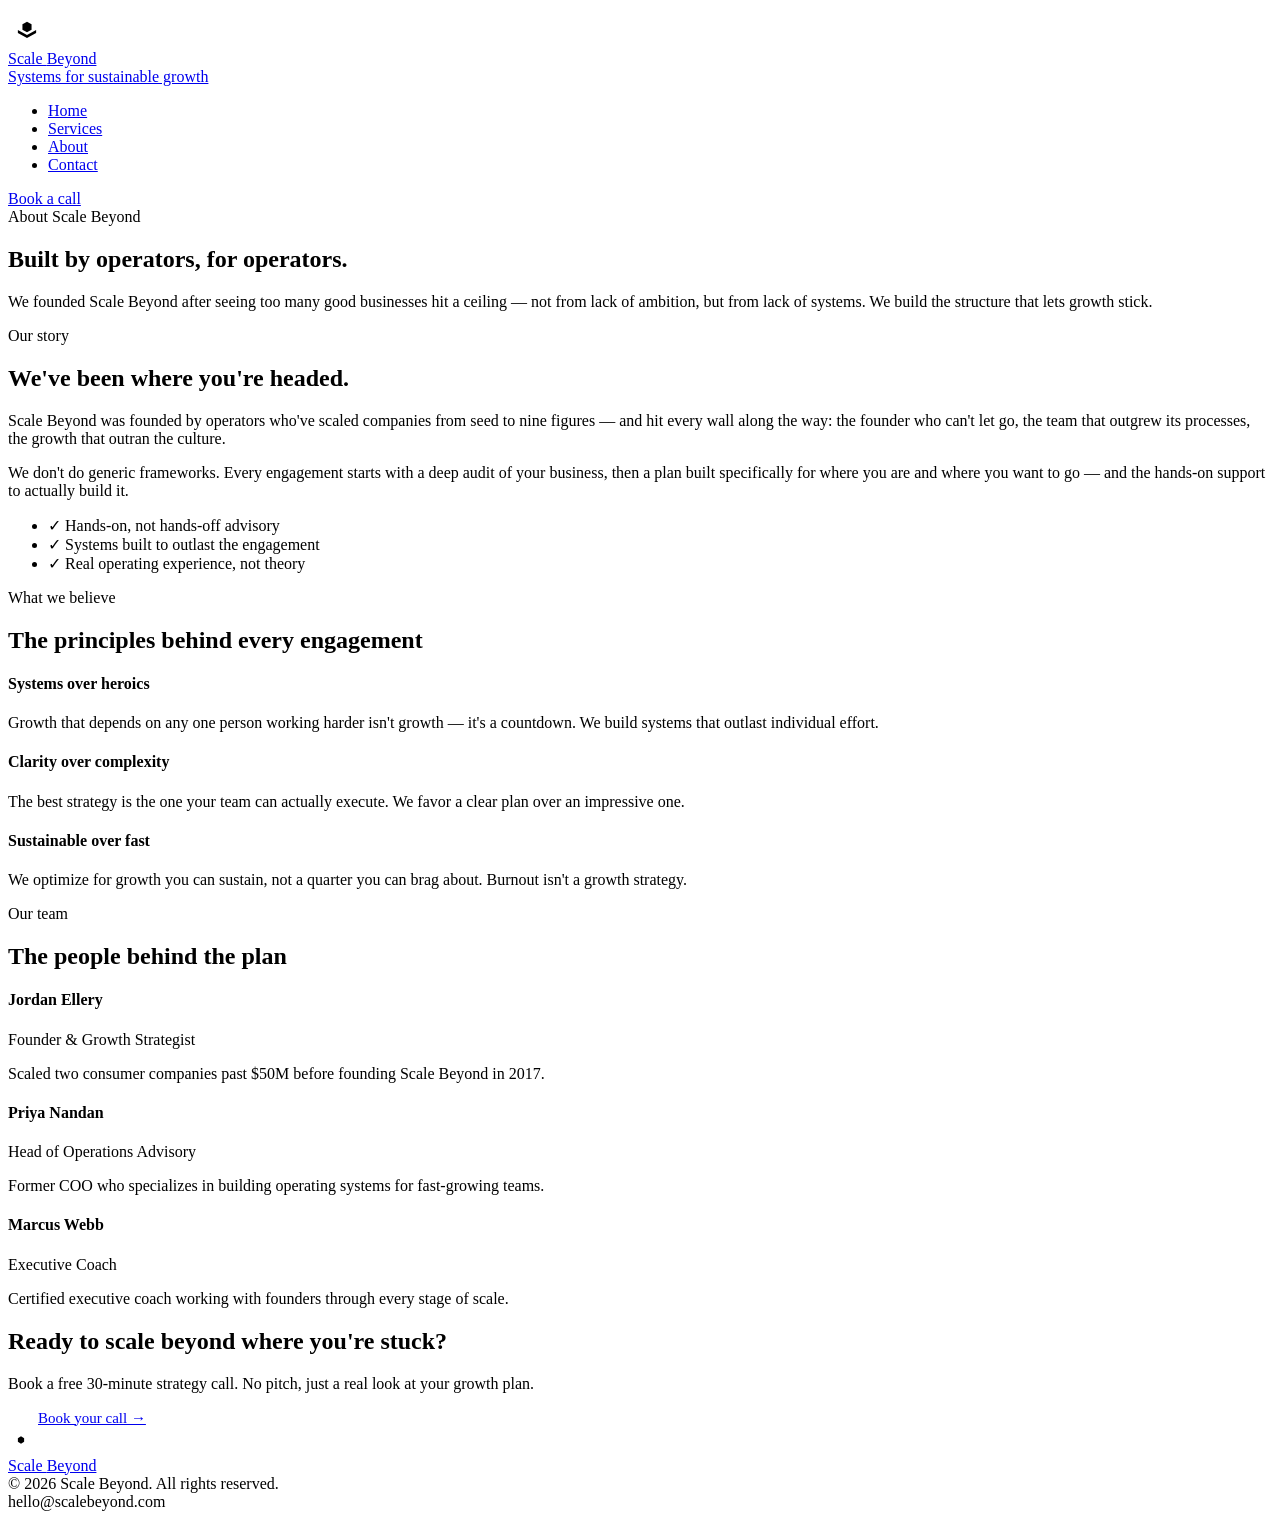
==== about.html @ c8b284e8 "Rename Scale Beyond/about.html to about.html" ====
<!DOCTYPE html>
<html lang="en">
<head>
<meta charset="UTF-8">
<meta name="viewport" content="width=device-width, initial-scale=1.0">
<title>About — Scale Beyond</title>
<link rel="stylesheet" href="style.css">
</head>
<body>

<header>
  <div class="wrap nav">
    <a class="brand" href="index.html">
      <svg width="38" height="38" viewBox="0 0 100 100">
        <polygon points="50,6 90,28 90,72 50,94 10,72 10,28" fill="none" stroke="var(--green)" stroke-width="7"/>
        <polygon points="50,20 76,34 76,66 50,80 24,66 24,34" fill="none" stroke="var(--orange)" stroke-width="7"/>
        <polygon points="50,36 62,43 62,57 50,64 38,57 38,43" fill="var(--green)"/>
        <polygon points="26,58 50,71 74,58 74,66 50,79 26,66" fill="var(--sage)"/>
      </svg>
      <div class="brand-text">
        <div class="name">Scale <span class="b">Beyond</span></div>
        <div class="tag">Systems for sustainable growth</div>
      </div>
    </a>
    <ul>
      <li><a href="index.html">Home</a></li>
      <li><a href="services.html">Services</a></li>
      <li><a href="about.html" class="active">About</a></li>
      <li><a href="contact.html">Contact</a></li>
    </ul>
    <a class="btn btn-primary" href="contact.html">Book a call</a>
  </div>
</header>

<section class="page-hero">
  <div class="wrap">
    <div class="kicker">About Scale Beyond</div>
    <h1>Built by operators, for operators.</h1>
    <p>We founded Scale Beyond after seeing too many good businesses hit a ceiling — not from lack of ambition, but from lack of systems. We build the structure that lets growth stick.</p>
  </div>
</section>

<section class="about">
  <div class="wrap about-grid">
    <div class="about-visual"></div>
    <div>
      <div class="section-head" style="margin-bottom:0;">
        <div class="kicker">Our story</div>
        <h2>We've been where you're headed.</h2>
      </div>
      <p style="margin-top:20px;">Scale Beyond was founded by operators who've scaled companies from seed to nine figures — and hit every wall along the way: the founder who can't let go, the team that outgrew its processes, the growth that outran the culture.</p>
      <p>We don't do generic frameworks. Every engagement starts with a deep audit of your business, then a plan built specifically for where you are and where you want to go — and the hands-on support to actually build it.</p>
      <ul class="checks">
        <li><span class="tick">✓</span> Hands-on, not hands-off advisory</li>
        <li><span class="tick">✓</span> Systems built to outlast the engagement</li>
        <li><span class="tick">✓</span> Real operating experience, not theory</li>
      </ul>
    </div>
  </div>
</section>

<section class="values">
  <div class="wrap">
    <div class="section-head">
      <div class="kicker">What we believe</div>
      <h2>The principles behind every engagement</h2>
    </div>
    <div class="values-grid">
      <div class="value">
        <h4>Systems over heroics</h4>
        <p>Growth that depends on any one person working harder isn't growth — it's a countdown. We build systems that outlast individual effort.</p>
      </div>
      <div class="value">
        <h4>Clarity over complexity</h4>
        <p>The best strategy is the one your team can actually execute. We favor a clear plan over an impressive one.</p>
      </div>
      <div class="value">
        <h4>Sustainable over fast</h4>
        <p>We optimize for growth you can sustain, not a quarter you can brag about. Burnout isn't a growth strategy.</p>
      </div>
    </div>
  </div>
</section>

<section class="team">
  <div class="wrap">
    <div class="section-head">
      <div class="kicker">Our team</div>
      <h2>The people behind the plan</h2>
    </div>
    <div class="team-grid">
      <div class="person">
        <div class="avatar"></div>
        <h4>Jordan Ellery</h4>
        <div class="role">Founder & Growth Strategist</div>
        <p class="bio">Scaled two consumer companies past $50M before founding Scale Beyond in 2017.</p>
      </div>
      <div class="person">
        <div class="avatar"></div>
        <h4>Priya Nandan</h4>
        <div class="role">Head of Operations Advisory</div>
        <p class="bio">Former COO who specializes in building operating systems for fast-growing teams.</p>
      </div>
      <div class="person">
        <div class="avatar"></div>
        <h4>Marcus Webb</h4>
        <div class="role">Executive Coach</div>
        <p class="bio">Certified executive coach working with founders through every stage of scale.</p>
      </div>
    </div>
  </div>
</section>

<section class="cta">
  <div class="wrap">
    <h2>Ready to scale beyond where you're stuck?</h2>
    <p>Book a free 30-minute strategy call. No pitch, just a real look at your growth plan.</p>
    <a class="btn btn-primary" href="contact.html" style="padding:15px 30px; font-size:15px;">Book your call →</a>
  </div>
</section>

<footer>
  <div class="wrap row">
    <a class="brand" href="index.html">
      <svg width="26" height="26" viewBox="0 0 100 100">
        <polygon points="50,6 90,28 90,72 50,94 10,72 10,28" fill="none" stroke="var(--green)" stroke-width="8"/>
        <polygon points="50,20 76,34 76,66 50,80 24,66 24,34" fill="none" stroke="var(--orange)" stroke-width="8"/>
        <polygon points="50,36 62,43 62,57 50,64 38,57 38,43" fill="var(--green)"/>
      </svg>
      <div class="brand-text"><div class="name">Scale <span class="b">Beyond</span></div></div>
    </a>
    <div>© 2026 Scale Beyond. All rights reserved.</div>
    <div>hello@scalebeyond.com</div>
  </div>
</footer>

</body>
</html>
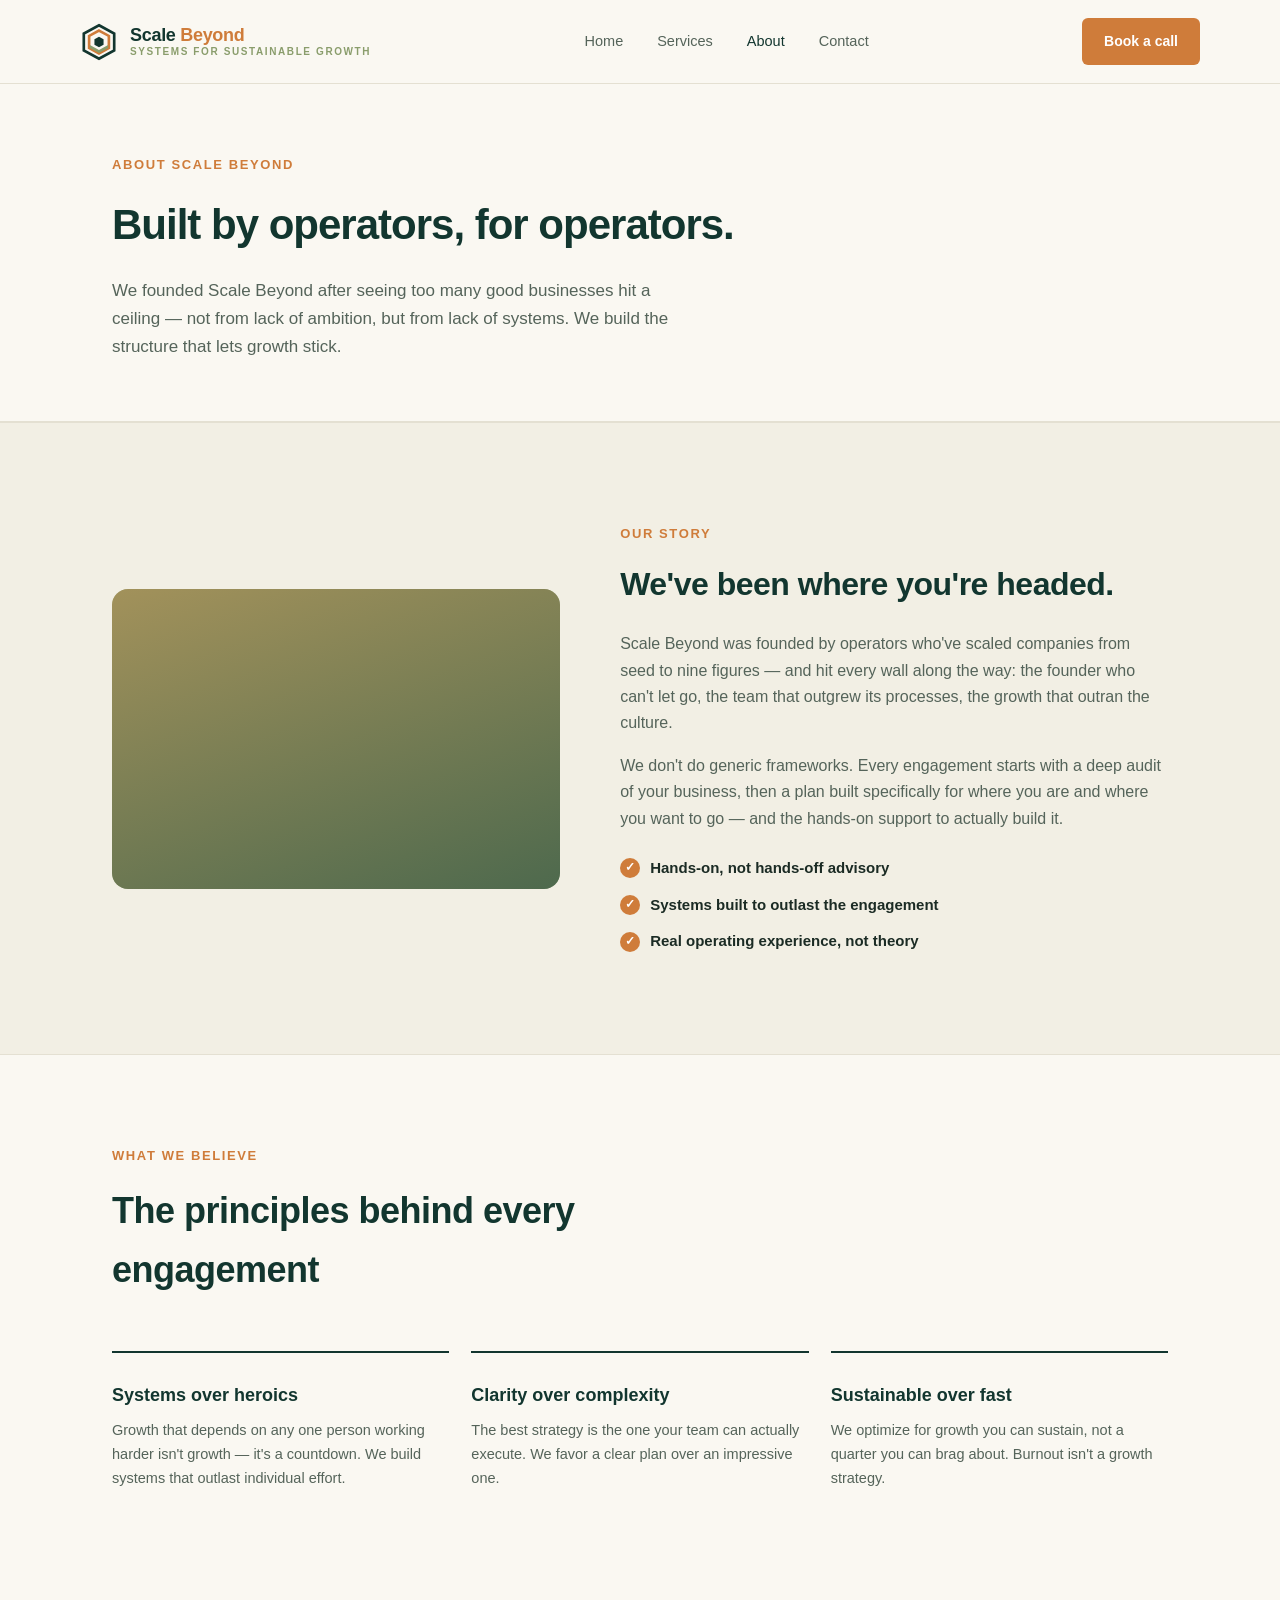
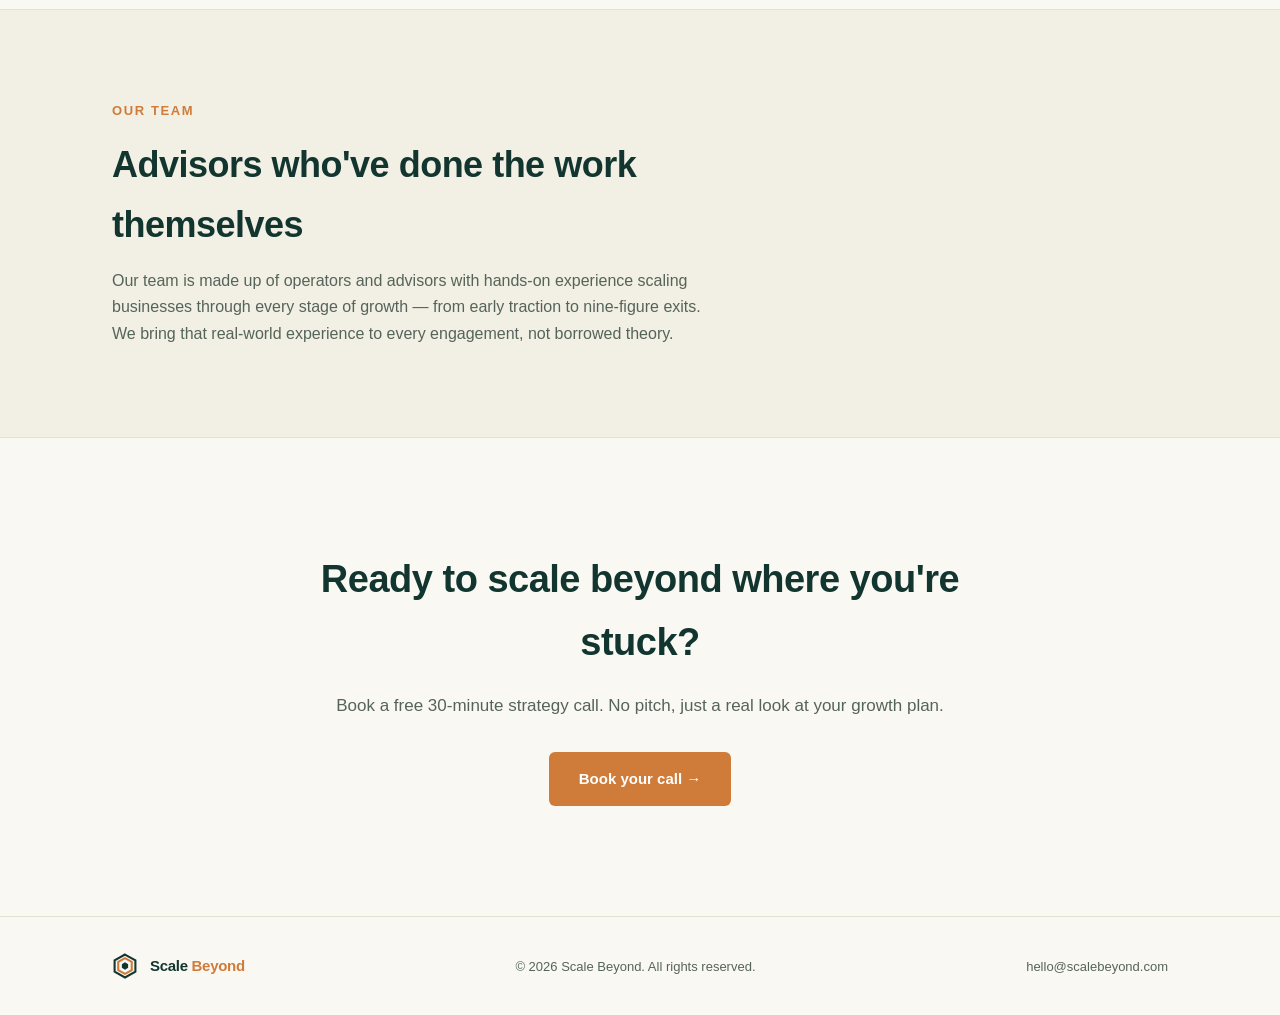
==== commit 6e67f97f: "Add files via upload" ====
--- a/about.html
+++ b/about.html
@@ -84,29 +84,10 @@
 
 <section class="team">
   <div class="wrap">
-    <div class="section-head">
+    <div class="section-head" style="margin-bottom:0;">
       <div class="kicker">Our team</div>
-      <h2>The people behind the plan</h2>
-    </div>
-    <div class="team-grid">
-      <div class="person">
-        <div class="avatar"></div>
-        <h4>Jordan Ellery</h4>
-        <div class="role">Founder & Growth Strategist</div>
-        <p class="bio">Scaled two consumer companies past $50M before founding Scale Beyond in 2017.</p>
-      </div>
-      <div class="person">
-        <div class="avatar"></div>
-        <h4>Priya Nandan</h4>
-        <div class="role">Head of Operations Advisory</div>
-        <p class="bio">Former COO who specializes in building operating systems for fast-growing teams.</p>
-      </div>
-      <div class="person">
-        <div class="avatar"></div>
-        <h4>Marcus Webb</h4>
-        <div class="role">Executive Coach</div>
-        <p class="bio">Certified executive coach working with founders through every stage of scale.</p>
-      </div>
+      <h2>Advisors who've done the work themselves</h2>
+      <p>Our team is made up of operators and advisors with hands-on experience scaling businesses through every stage of growth — from early traction to nine-figure exits. We bring that real-world experience to every engagement, not borrowed theory.</p>
     </div>
   </div>
 </section>
--- a/style.css
+++ b/style.css
@@ -0,0 +1,163 @@
+:root {
+  --green: #12362f;
+  --green-deep: #0c2620;
+  --orange: #cf7c3a;
+  --orange-dark: #b3672c;
+  --sage: #8a9d6c;
+  --cream: #faf8f2;
+  --cream-2: #f2efe4;
+  --text: #1b2b24;
+  --text-2: #55645a;
+  --border: #e4e0d2;
+}
+* { margin:0; padding:0; box-sizing:border-box; }
+body { font-family: 'Helvetica Neue', Arial, sans-serif; background:var(--cream); color:var(--text); line-height:1.65; }
+a { color:inherit; text-decoration:none; }
+img, svg { display:block; }
+.wrap { max-width:1120px; margin:0 auto; padding:0 32px; }
+ul { list-style:none; }
+
+/* header */
+header { position:sticky; top:0; z-index:20; background:rgba(250,248,242,0.94); backdrop-filter:blur(6px); border-bottom:1px solid var(--border); }
+.nav { display:flex; justify-content:space-between; align-items:center; padding:18px 0; }
+.brand { display:flex; align-items:center; gap:12px; }
+.brand-text { line-height:1.2; }
+.brand-text .name { font-size:18px; font-weight:700; color:var(--green); letter-spacing:-0.3px; }
+.brand-text .name .b { color:var(--orange); }
+.brand-text .tag { font-size:10px; letter-spacing:1.6px; text-transform:uppercase; color:var(--sage); font-weight:600; }
+.nav ul { display:flex; gap:34px; font-size:14.5px; color:var(--text-2); }
+.nav ul a:hover, .nav ul a.active { color:var(--green); }
+.btn { display:inline-block; padding:12px 22px; border-radius:6px; font-weight:600; font-size:14px; border:none; cursor:pointer; font-family:inherit; }
+.btn-primary { background:var(--orange); color:#fff; }
+.btn-primary:hover { background:var(--orange-dark); }
+.btn-outline { border:1.5px solid var(--green); color:var(--green); background:transparent; }
+
+/* generic page hero (inner pages) */
+.page-hero { padding:70px 0 60px; border-bottom:1px solid var(--border); }
+.page-hero .kicker { color:var(--orange); font-size:13px; letter-spacing:1.6px; text-transform:uppercase; font-weight:700; margin-bottom:14px; }
+.page-hero h1 { font-size:42px; font-weight:700; color:var(--green); letter-spacing:-1px; max-width:680px; }
+.page-hero p { font-size:17px; color:var(--text-2); margin-top:18px; max-width:560px; }
+
+/* hero (home) */
+.hero { padding:96px 0 90px; }
+.hero .grid { display:grid; grid-template-columns:1.05fr 0.95fr; gap:64px; align-items:center; }
+.eyebrow { display:inline-flex; align-items:center; gap:8px; background:var(--cream-2); border:1px solid var(--border); color:var(--green); font-size:12.5px; font-weight:700; letter-spacing:0.8px; text-transform:uppercase; padding:7px 14px; border-radius:30px; margin-bottom:24px; }
+.eyebrow .dot { width:6px; height:6px; border-radius:50%; background:var(--orange); }
+.hero h1 { font-size:50px; font-weight:700; line-height:1.14; letter-spacing:-1px; color:var(--green); }
+.hero h1 .accent { color:var(--orange); }
+.hero p { font-size:18px; color:var(--text-2); margin:24px 0 34px; max-width:480px; }
+.hero .actions { display:flex; gap:14px; }
+.hero-visual { background:var(--green); border-radius:20px; height:360px; display:flex; align-items:center; justify-content:center; position:relative; overflow:hidden; }
+.hero-visual .ring { position:absolute; border-radius:50%; border:1px solid rgba(255,255,255,0.08); }
+.hero-visual .ring.r1 { width:460px; height:460px; }
+.hero-visual .ring.r2 { width:320px; height:320px; }
+
+/* stat bar */
+.stats { padding:44px 0; border-top:1px solid var(--border); border-bottom:1px solid var(--border); }
+.stats .row { display:grid; grid-template-columns:repeat(4,1fr); gap:24px; text-align:center; }
+.stats .num { font-size:32px; font-weight:700; color:var(--green); }
+.stats .num .b { color:var(--orange); }
+.stats .label { font-size:13px; color:var(--text-2); margin-top:6px; }
+
+/* section head */
+.section-head { max-width:600px; margin-bottom:52px; }
+.section-head .kicker { color:var(--orange); font-size:13px; letter-spacing:1.6px; text-transform:uppercase; font-weight:700; margin-bottom:14px; }
+.section-head h2 { font-size:36px; font-weight:700; color:var(--green); letter-spacing:-0.5px; }
+.section-head p { color:var(--text-2); font-size:16px; margin-top:14px; }
+
+/* services cards */
+.services { padding:100px 0; }
+.services.tight { padding-top:80px; }
+.cards { display:grid; grid-template-columns:repeat(3,1fr); gap:22px; }
+.card { background:#fff; border:1px solid var(--border); border-radius:14px; padding:32px 28px; }
+.card .icon { width:48px; height:48px; border-radius:10px; background:var(--cream-2); display:flex; align-items:center; justify-content:center; margin-bottom:20px; }
+.card .icon svg { width:22px; height:22px; }
+.card h3 { font-size:19px; font-weight:700; color:var(--green); margin-bottom:10px; }
+.card p { font-size:15px; color:var(--text-2); }
+.card .price { margin-top:18px; font-size:13px; color:var(--orange); font-weight:700; }
+
+/* service detail rows */
+.service-rows { display:flex; flex-direction:column; gap:1px; background:var(--border); border:1px solid var(--border); border-radius:14px; overflow:hidden; }
+.service-row { background:#fff; padding:40px; display:grid; grid-template-columns:220px 1fr; gap:40px; }
+.service-row h3 { font-size:22px; font-weight:700; color:var(--green); margin-bottom:6px; }
+.service-row .meta { font-size:13px; color:var(--orange); font-weight:700; text-transform:uppercase; letter-spacing:0.6px; }
+.service-row p { color:var(--text-2); font-size:15.5px; margin-bottom:14px; }
+.service-row ul { display:flex; flex-direction:column; gap:8px; }
+.service-row ul li { font-size:14.5px; color:var(--text); display:flex; gap:8px; align-items:flex-start; }
+.service-row ul li::before { content:"—"; color:var(--orange); flex-shrink:0; }
+
+/* about */
+.about { padding:100px 0; background:var(--cream-2); border-top:1px solid var(--border); border-bottom:1px solid var(--border); }
+.about-grid { display:grid; grid-template-columns:0.9fr 1.1fr; gap:60px; align-items:center; }
+.about-visual { background:var(--sage); border-radius:16px; height:300px; position:relative; overflow:hidden; }
+.about-visual::after { content:""; position:absolute; inset:0; background:linear-gradient(160deg, rgba(207,124,58,0.35), rgba(18,54,47,0.5)); }
+.about h2 { font-size:32px; font-weight:700; color:var(--green); margin-bottom:20px; letter-spacing:-0.5px; }
+.about p { color:var(--text-2); font-size:16px; margin-bottom:16px; }
+.about .checks { margin-top:24px; display:flex; flex-direction:column; gap:12px; }
+.about .checks li { display:flex; align-items:center; gap:10px; font-size:15px; color:var(--text); font-weight:600; }
+.about .checks .tick { width:20px; height:20px; border-radius:50%; background:var(--orange); color:#fff; font-size:12px; display:flex; align-items:center; justify-content:center; flex-shrink:0; }
+
+/* values grid (about page) */
+.values { padding:90px 0; }
+.values-grid { display:grid; grid-template-columns:repeat(3,1fr); gap:22px; }
+.value { padding:28px 0; border-top:2px solid var(--green); }
+.value h4 { font-size:18px; font-weight:700; color:var(--green); margin-bottom:8px; }
+.value p { font-size:14.5px; color:var(--text-2); }
+
+/* team */
+.team { padding:90px 0; background:var(--cream-2); border-top:1px solid var(--border); border-bottom:1px solid var(--border); }
+.team-grid { display:grid; grid-template-columns:repeat(3,1fr); gap:28px; }
+.person .avatar { width:100%; aspect-ratio:1; border-radius:14px; background:var(--green); margin-bottom:16px; position:relative; overflow:hidden; }
+.person .avatar::after { content:""; position:absolute; inset:0; background:linear-gradient(160deg, rgba(207,124,58,0.4), rgba(138,157,108,0.5)); }
+.person h4 { font-size:17px; font-weight:700; color:var(--green); }
+.person .role { font-size:13.5px; color:var(--orange); font-weight:600; margin-top:2px; margin-bottom:10px; }
+.person p.bio { font-size:14px; color:var(--text-2); }
+
+/* process */
+.process { padding:100px 0; }
+.steps { display:grid; grid-template-columns:repeat(4,1fr); gap:20px; }
+.step { padding:0 4px; }
+.step .n { font-size:14px; font-weight:700; color:var(--orange); margin-bottom:14px; }
+.step h4 { font-size:17px; font-weight:700; color:var(--green); margin-bottom:8px; }
+.step p { font-size:14.5px; color:var(--text-2); }
+
+/* testimonial */
+.testimonial { padding:90px 0; background:var(--green); color:#fff; }
+.testimonial .wrap { text-align:center; max-width:720px; }
+.testimonial blockquote { font-size:26px; font-weight:400; line-height:1.5; }
+.testimonial .who { margin-top:28px; font-size:14px; color:var(--sage); font-weight:600; }
+
+/* cta */
+.cta { padding:110px 0; text-align:center; }
+.cta h2 { font-size:38px; font-weight:700; color:var(--green); max-width:640px; margin:0 auto 18px; letter-spacing:-0.5px; }
+.cta p { color:var(--text-2); font-size:17px; margin-bottom:32px; }
+
+/* contact page */
+.contact-wrap { padding:90px 0 110px; }
+.contact-grid { display:grid; grid-template-columns:1fr 1fr; gap:60px; }
+.contact-info h3 { font-size:20px; font-weight:700; color:var(--green); margin-bottom:18px; }
+.contact-info .item { display:flex; gap:14px; margin-bottom:22px; }
+.contact-info .item .ic { width:40px; height:40px; border-radius:10px; background:var(--cream-2); display:flex; align-items:center; justify-content:center; flex-shrink:0; }
+.contact-info .item .ic svg { width:18px; height:18px; }
+.contact-info .item .label { font-size:13px; color:var(--text-2); }
+.contact-info .item .value { font-size:15.5px; font-weight:600; color:var(--green); }
+form.contact-form { display:flex; flex-direction:column; gap:16px; }
+.contact-form label { font-size:13px; font-weight:700; color:var(--green); margin-bottom:6px; display:block; }
+.contact-form input, .contact-form textarea { width:100%; padding:12px 14px; border:1px solid var(--border); border-radius:8px; font-size:14.5px; font-family:inherit; background:#fff; color:var(--text); }
+.contact-form input:focus, .contact-form textarea:focus { outline:none; border-color:var(--orange); }
+.contact-form textarea { resize:vertical; min-height:120px; }
+.contact-form .row2 { display:grid; grid-template-columns:1fr 1fr; gap:16px; }
+
+/* footer */
+footer { border-top:1px solid var(--border); padding:36px 0; }
+footer .row { display:flex; justify-content:space-between; align-items:center; font-size:13px; color:var(--text-2); }
+footer .brand-text .name { font-size:15px; }
+
+@media (max-width:860px) {
+  .nav ul { display:none; }
+  .hero .grid, .about-grid, .contact-grid { grid-template-columns:1fr; }
+  .hero h1, .page-hero h1 { font-size:34px; }
+  .cards, .steps, .stats .row, .values-grid, .team-grid { grid-template-columns:repeat(2,1fr); }
+  .service-row { grid-template-columns:1fr; }
+  .contact-form .row2 { grid-template-columns:1fr; }
+}
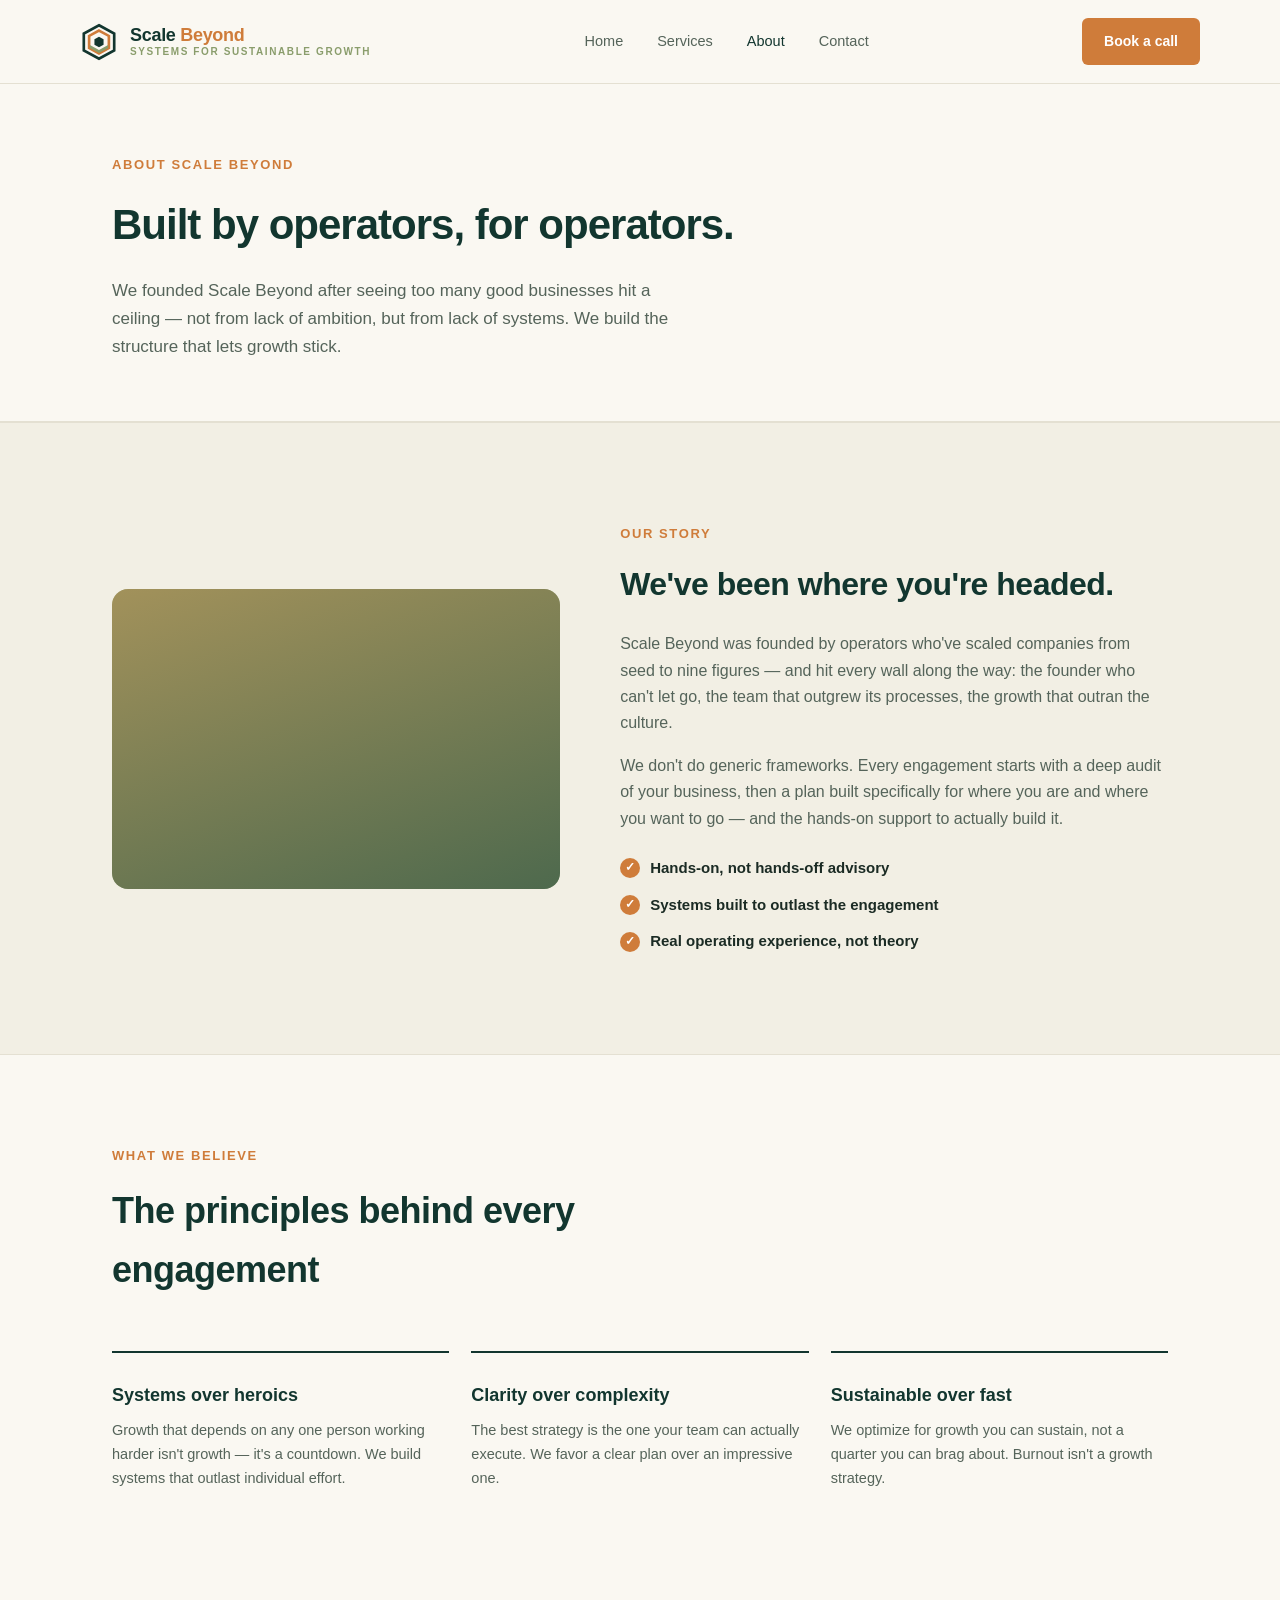
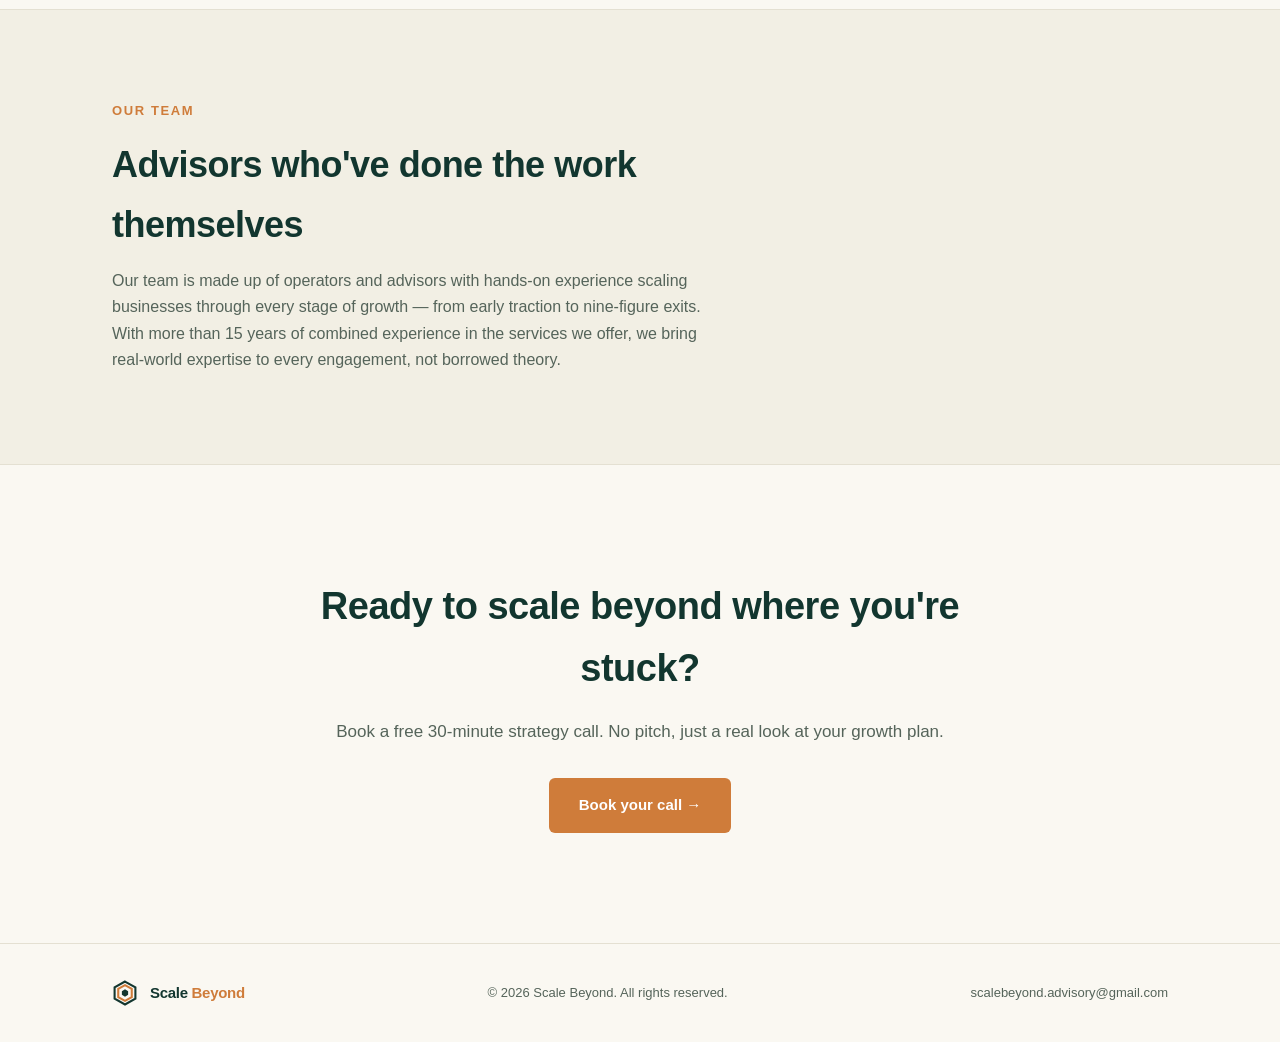
==== commit 153e6eae: "Add files via upload" ====
--- a/about.html
+++ b/about.html
@@ -87,7 +87,7 @@
     <div class="section-head" style="margin-bottom:0;">
       <div class="kicker">Our team</div>
       <h2>Advisors who've done the work themselves</h2>
-      <p>Our team is made up of operators and advisors with hands-on experience scaling businesses through every stage of growth — from early traction to nine-figure exits. We bring that real-world experience to every engagement, not borrowed theory.</p>
+      <p>Our team is made up of operators and advisors with hands-on experience scaling businesses through every stage of growth — from early traction to nine-figure exits. With more than 15 years of combined experience in the services we offer, we bring real-world expertise to every engagement, not borrowed theory.</p>
     </div>
   </div>
 </section>
@@ -111,7 +111,7 @@
       <div class="brand-text"><div class="name">Scale <span class="b">Beyond</span></div></div>
     </a>
     <div>© 2026 Scale Beyond. All rights reserved.</div>
-    <div>hello@scalebeyond.com</div>
+    <div>scalebeyond.advisory@gmail.com</div>
   </div>
 </footer>
 
